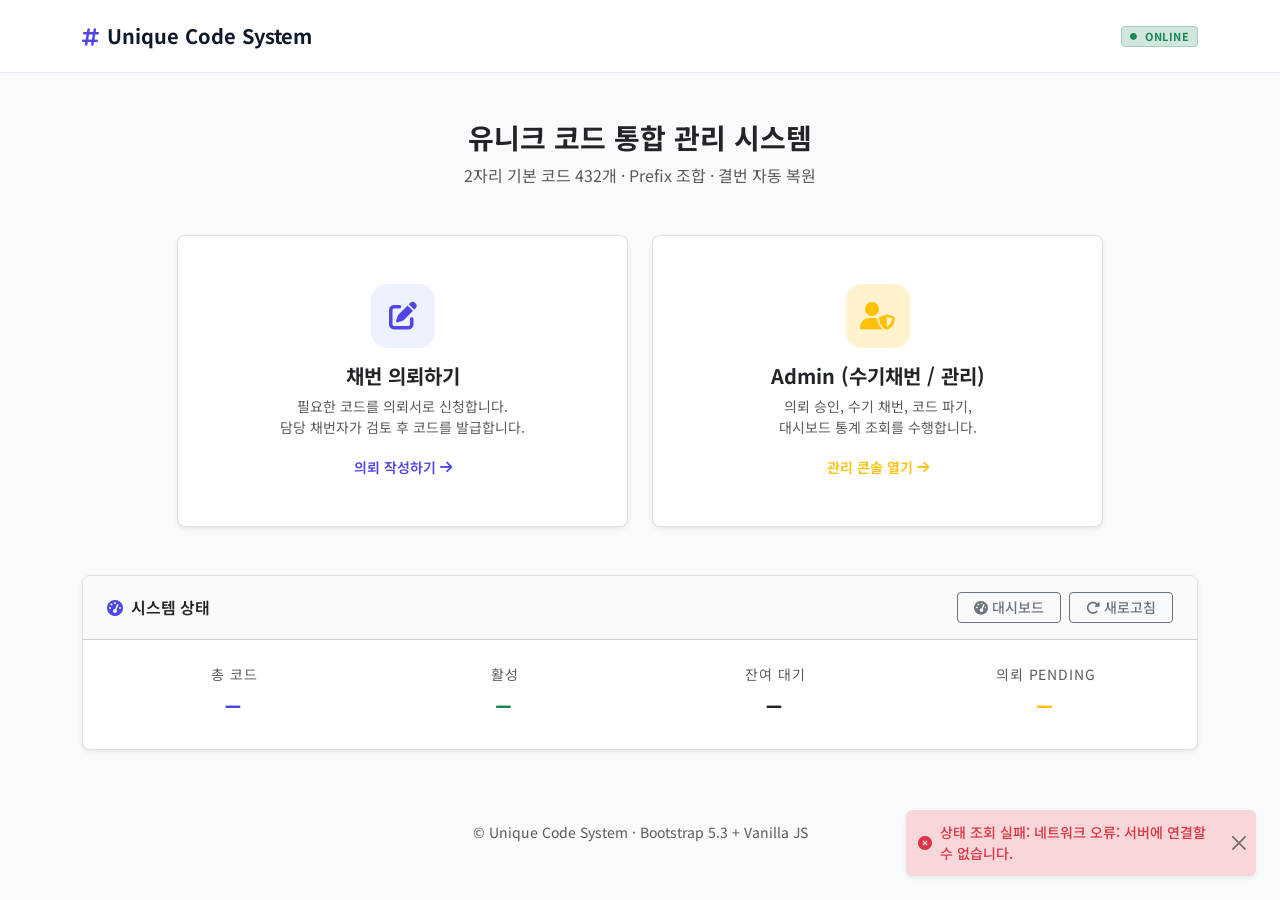
==== frontend/index.html @ f25f8d90 "Initial commit: Unique Code Management System MVP - Backend: FastAPI + Redis ZSET + JSON DB   - 432 " ====
<!DOCTYPE html>
<html lang="ko">
<head>
  <meta charset="UTF-8">
  <meta name="viewport" content="width=device-width, initial-scale=1.0">
  <title>유니크 코드 통합 관리 시스템</title>

  <!-- Bootstrap 5.3 -->
  <link rel="stylesheet"
        href="https://cdn.jsdelivr.net/npm/bootstrap@5.3.3/dist/css/bootstrap.min.css">
  <!-- FontAwesome 6.4 -->
  <link rel="stylesheet"
        href="https://cdnjs.cloudflare.com/ajax/libs/font-awesome/6.4.0/css/all.min.css">
  <!-- Noto Sans KR -->
  <link href="https://fonts.googleapis.com/css2?family=Noto+Sans+KR:wght@300;400;500;700;900&display=swap"
        rel="stylesheet">
  <!-- UCS Theme -->
  <link rel="stylesheet" href="assets/css/ucs-theme.css">
</head>
<body>

  <!-- ─── Navbar ─────────────────────────────────────── -->
  <nav class="navbar ucs-navbar py-3">
    <div class="container">
      <a class="navbar-brand d-flex align-items-center gap-2" href="index.html">
        <span class="brand-mark"><i class="fa-solid fa-hashtag"></i></span>
        <span>Unique Code System</span>
      </a>
      <div class="d-flex align-items-center gap-2">
        <span class="badge bg-success-subtle text-success border border-success-subtle
                     fw-bold text-uppercase rounded-1 px-2 py-1"
              style="font-size: 11px; letter-spacing: .04em;">
          <i class="fa-solid fa-circle fa-2xs me-1"></i> ONLINE
        </span>
      </div>
    </div>
  </nav>

  <!-- ─── Main ───────────────────────────────────────── -->
  <main class="container py-5">

    <!-- Hero -->
    <div class="text-center mb-5">
      <h1 class="h3 fw-bold text-dark mb-2">유니크 코드 통합 관리 시스템</h1>
      <p class="text-muted mb-0">
        2자리 기본 코드 432개 · Prefix 조합 · 결번 자동 복원
      </p>
    </div>

    <!-- 분기 카드 -->
    <div class="row g-4 justify-content-center">

      <!-- ① 채번 의뢰하기 -->
      <div class="col-12 col-md-6 col-lg-5">
        <a href="request.html" class="text-decoration-none">
          <div class="card ucs-entry-card shadow-sm border border-1 rounded-3 h-100">
            <div class="card-body p-4 p-md-5 text-center">
              <div class="ucs-entry-icon bg-primary-subtle text-primary mb-3"
                   style="background-color: var(--ucs-primary-soft) !important;">
                <i class="fa-solid fa-pen-to-square"></i>
              </div>
              <h2 class="h5 fw-bold text-dark mb-2">채번 의뢰하기</h2>
              <p class="text-muted small mb-3">
                필요한 코드를 의뢰서로 신청합니다.<br>
                담당 채번자가 검토 후 코드를 발급합니다.
              </p>
              <span class="d-inline-flex align-items-center gap-1
                           text-primary fw-semibold small">
                의뢰 작성하기 <i class="fa-solid fa-arrow-right"></i>
              </span>
            </div>
          </div>
        </a>
      </div>

      <!-- ② Admin -->
      <div class="col-12 col-md-6 col-lg-5">
        <a href="admin.html" class="text-decoration-none">
          <div class="card ucs-entry-card shadow-sm border border-1 rounded-3 h-100">
            <div class="card-body p-4 p-md-5 text-center">
              <div class="ucs-entry-icon bg-warning-subtle text-warning mb-3">
                <i class="fa-solid fa-user-shield"></i>
              </div>
              <h2 class="h5 fw-bold text-dark mb-2">Admin (수기채번 / 관리)</h2>
              <p class="text-muted small mb-3">
                의뢰 승인, 수기 채번, 코드 파기,<br>
                대시보드 통계 조회를 수행합니다.
              </p>
              <span class="d-inline-flex align-items-center gap-1
                           text-warning fw-semibold small">
                관리 콘솔 열기 <i class="fa-solid fa-arrow-right"></i>
              </span>
            </div>
          </div>
        </a>
      </div>

    </div>

    <!-- 시스템 상태 요약 -->
    <div class="row mt-5">
      <div class="col-12">
        <div class="card shadow-sm border border-1 rounded-3 overflow-hidden">
          <div class="card-header bg-light d-flex justify-content-between
                      align-items-center py-3 px-4">
            <h2 class="h6 fw-semibold m-0 text-dark">
              <i class="fa-solid fa-gauge-high me-2 text-primary"></i>시스템 상태
            </h2>
            <div class="d-flex align-items-center gap-2">
              <a href="dashboard.html"
                 class="btn btn-outline-secondary btn-sm fw-medium px-3">
                <i class="fa-solid fa-gauge-high"></i> 대시보드
              </a>
              <button type="button"
                      id="refreshStatusBtn"
                      class="btn btn-outline-secondary btn-sm fw-medium px-3">
                <i class="fa-solid fa-rotate-right"></i> 새로고침
              </button>
            </div>
          </div>
          <div class="card-body p-4">
            <div class="row g-3 text-center" id="statusGrid">
              <div class="col-6 col-md-3">
                <div class="small text-muted text-uppercase mb-1"
                     style="letter-spacing:.06em;">총 코드</div>
                <div class="ucs-code ucs-code-primary fs-4" data-stat="total">—</div>
              </div>
              <div class="col-6 col-md-3">
                <div class="small text-muted text-uppercase mb-1"
                     style="letter-spacing:.06em;">활성</div>
                <div class="ucs-code text-success fs-4" data-stat="active">—</div>
              </div>
              <div class="col-6 col-md-3">
                <div class="small text-muted text-uppercase mb-1"
                     style="letter-spacing:.06em;">잔여 대기</div>
                <div class="ucs-code text-dark fs-4" data-stat="remaining">—</div>
              </div>
              <div class="col-6 col-md-3">
                <div class="small text-muted text-uppercase mb-1"
                     style="letter-spacing:.06em;">의뢰 PENDING</div>
                <div class="ucs-code text-warning fs-4" data-stat="pending">—</div>
              </div>
            </div>
          </div>
        </div>
      </div>
    </div>

  </main>

  <!-- ─── Footer ─────────────────────────────────────── -->
  <footer class="container py-4 text-center text-muted small">
    © Unique Code System · Bootstrap 5.3 + Vanilla JS
  </footer>

  <!-- ─── Scripts ────────────────────────────────────── -->
  <script src="https://cdn.jsdelivr.net/npm/bootstrap@5.3.3/dist/js/bootstrap.bundle.min.js"></script>
  <script src="assets/js/ucs-common.js"></script>
  <script>
    (function () {
      'use strict';

      // 시스템 상태 로드
      async function loadStatus() {
        const btn = document.querySelector('#refreshStatusBtn');
        const restore = UCS.loading.start(btn);
        try {
          const data = await UCS.api.get('/api/dashboard');
          document.querySelector('[data-stat="total"]').textContent = data.codes.total;
          document.querySelector('[data-stat="active"]').textContent = data.codes.active;
          document.querySelector('[data-stat="remaining"]').textContent = data.codes.remaining_in_queue;
          document.querySelector('[data-stat="pending"]').textContent = data.requests.pending;
        } catch (err) {
          UCS.toast.danger(`상태 조회 실패: ${err.message}`);
        } finally {
          restore();
        }
      }

      document.querySelector('#refreshStatusBtn').addEventListener('click', loadStatus);

      // 초기 1회 로드
      document.addEventListener('DOMContentLoaded', loadStatus);
    })();
  </script>
</body>
</html>
---- frontend/assets/css/ucs-theme.css ----
/* =========================================================
 * Unique Code System — Common Theme
 * Bootstrap 5.3 기반 (가이드라인 §1.1 / §2 / §3.5 / §4 / §5.4 준수)
 * ========================================================= */

:root {
  /* Brand */
  --ucs-primary:        #4f46e5;   /* Indigo 600 */
  --ucs-primary-hover:  #4338ca;
  --ucs-primary-soft:   #eef2ff;

  /* Surface */
  --ucs-bg:             #f8fafc;
  --ucs-surface:        #ffffff;
  --ucs-surface-alt:    #f8fafc;
  --ucs-border:         #e2e8f0;
  --ucs-border-soft:    #f1f5f9;

  /* Text */
  --ucs-text:           #1e293b;
  --ucs-text-strong:    #0f172a;
  --ucs-text-muted:     #64748b;
  --ucs-text-disabled:  #94a3b8;

  /* Semantic */
  --ucs-success:        #059669;
  --ucs-success-soft:   #ecfdf5;
  --ucs-success-border: #a7f3d0;

  --ucs-danger:         #f43f5e;
  --ucs-danger-soft:    #fff1f2;
  --ucs-danger-border:  #fecdd3;

  --ucs-warning:        #d97706;
  --ucs-warning-soft:   #fffbeb;
}

/* ── Base ──────────────────────────────────────────────── */
html, body { height: 100%; }
body {
  font-family: "Noto Sans KR", system-ui, -apple-system, sans-serif;
  background-color: var(--ucs-bg);
  color: var(--ucs-text);
}

/* ── Bootstrap primary 오버라이드 ─────────────────────── */
.btn-primary {
  --bs-btn-bg: var(--ucs-primary);
  --bs-btn-border-color: var(--ucs-primary);
  --bs-btn-hover-bg: var(--ucs-primary-hover);
  --bs-btn-hover-border-color: var(--ucs-primary-hover);
  --bs-btn-active-bg: var(--ucs-primary-hover);
  --bs-btn-active-border-color: var(--ucs-primary-hover);
}
.text-primary   { color: var(--ucs-primary) !important; }
.bg-primary     { background-color: var(--ucs-primary) !important; }
.border-primary { border-color: var(--ucs-primary) !important; }
.form-control:focus,
.form-select:focus {
  border-color: var(--ucs-primary);
  box-shadow: 0 0 0 0.15rem rgba(79, 70, 229, .18);
}

/* ── 스크롤바 ──────────────────────────────────────────── */
::-webkit-scrollbar { width: 6px; height: 6px; }
::-webkit-scrollbar-track { background: transparent; }
::-webkit-scrollbar-thumb { background: #cbd5e1; border-radius: 3px; }

/* ── 코드 전용 타이포 (§4) ────────────────────────────── */
.ucs-code {
  font-family: ui-monospace, SFMono-Regular, Menlo, Consolas, "Liberation Mono", monospace;
  font-weight: 700;
  letter-spacing: 0.1em;
}
.ucs-code-primary { color: var(--ucs-primary); }

/* ── Prefix / Suffix 입력 (§3.2) ──────────────────────── */
.ucs-input-code {
  text-align: center;
  text-transform: uppercase;
  font-family: ui-monospace, SFMono-Regular, Menlo, Consolas, monospace;
  font-weight: 700;
  color: var(--ucs-primary);
  letter-spacing: 0.1em;
}

/* ── 파기 데이터 행 (§3.5) ────────────────────────────── */
.ucs-row-revoked            { background-color: rgba(248, 250, 252, .7) !important; }
.ucs-row-revoked td         { text-decoration: line-through; opacity: .7; }

/* ── 토스트 컨테이너 (§5.4) ──────────────────────────── */
.ucs-toast-container {
  position: fixed;
  right: 1.5rem;
  bottom: 1.5rem;
  z-index: 1080;
  display: flex;
  flex-direction: column;
  gap: .5rem;
}

/* ── 분기 카드 (메인 전용) ───────────────────────────── */
.ucs-entry-card {
  transition: transform .15s ease, box-shadow .15s ease, border-color .15s ease;
  cursor: pointer;
}
.ucs-entry-card:hover {
  transform: translateY(-2px);
  box-shadow: 0 .5rem 1rem rgba(15, 23, 42, .08) !important;
  border-color: var(--ucs-primary) !important;
}
.ucs-entry-card .ucs-entry-icon {
  width: 64px; height: 64px;
  display: inline-flex; align-items: center; justify-content: center;
  border-radius: 1rem;
  font-size: 1.75rem;
}

/* ── 네비게이션 ───────────────────────────────────────── */
.navbar.ucs-navbar {
  background-color: var(--ucs-surface);
  border-bottom: 1px solid var(--ucs-border);
}
.ucs-navbar .navbar-brand {
  font-weight: 700;
  color: var(--ucs-text-strong);
}
.ucs-navbar .navbar-brand .brand-mark {
  color: var(--ucs-primary);
}
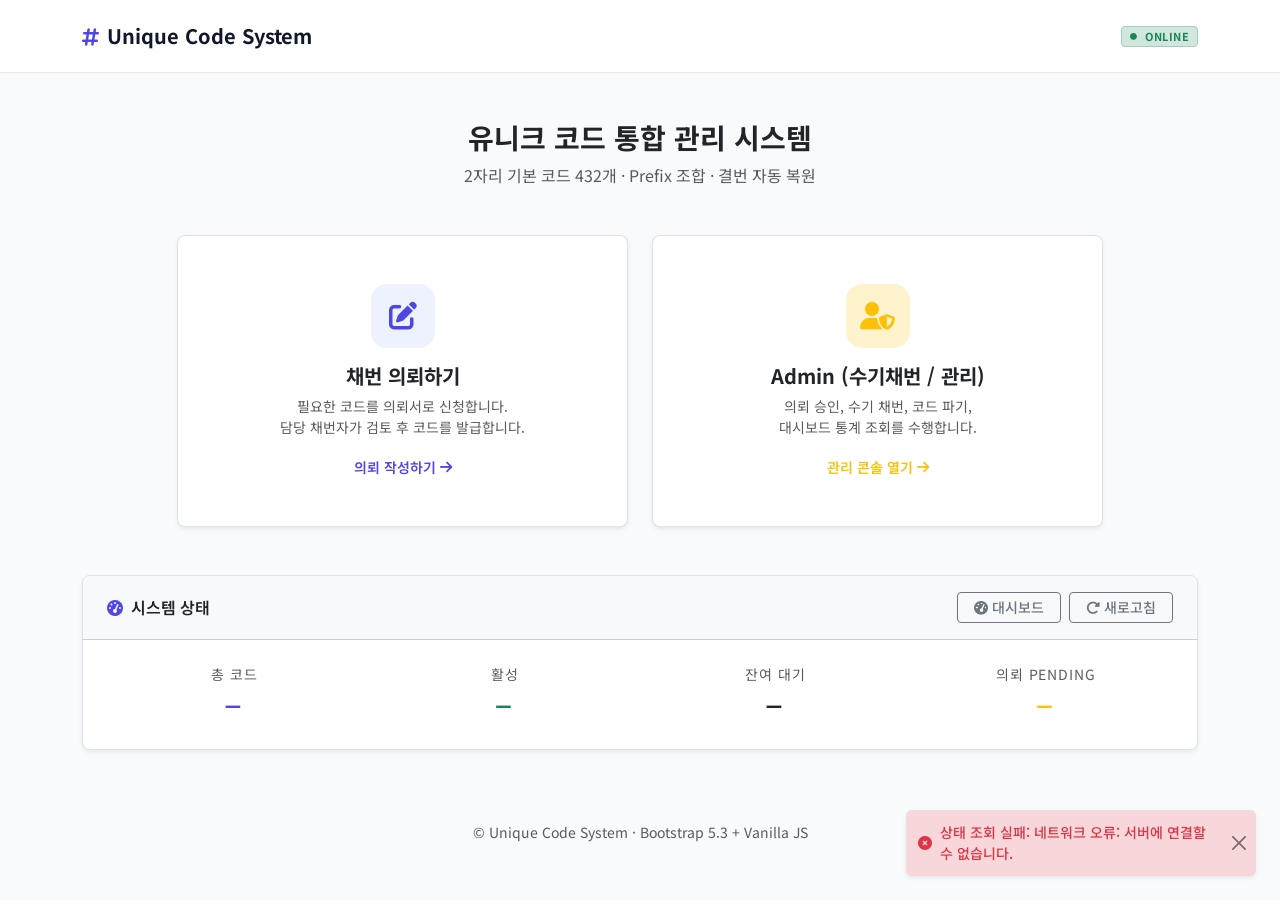
==== commit c0515be7: "Change default ports: backend 8000→8099, frontend 8080→8989 - Backend: run_with_fakeredis.py reads U" ====
--- a/frontend/index.html
+++ b/frontend/index.html
@@ -155,6 +155,7 @@
 
   <!-- ─── Scripts ────────────────────────────────────── -->
   <script src="https://cdn.jsdelivr.net/npm/bootstrap@5.3.3/dist/js/bootstrap.bundle.min.js"></script>
+  <script>window.UCS_API_BASE = "http://localhost:8099";</script>
   <script src="assets/js/ucs-common.js"></script>
   <script>
     (function () {
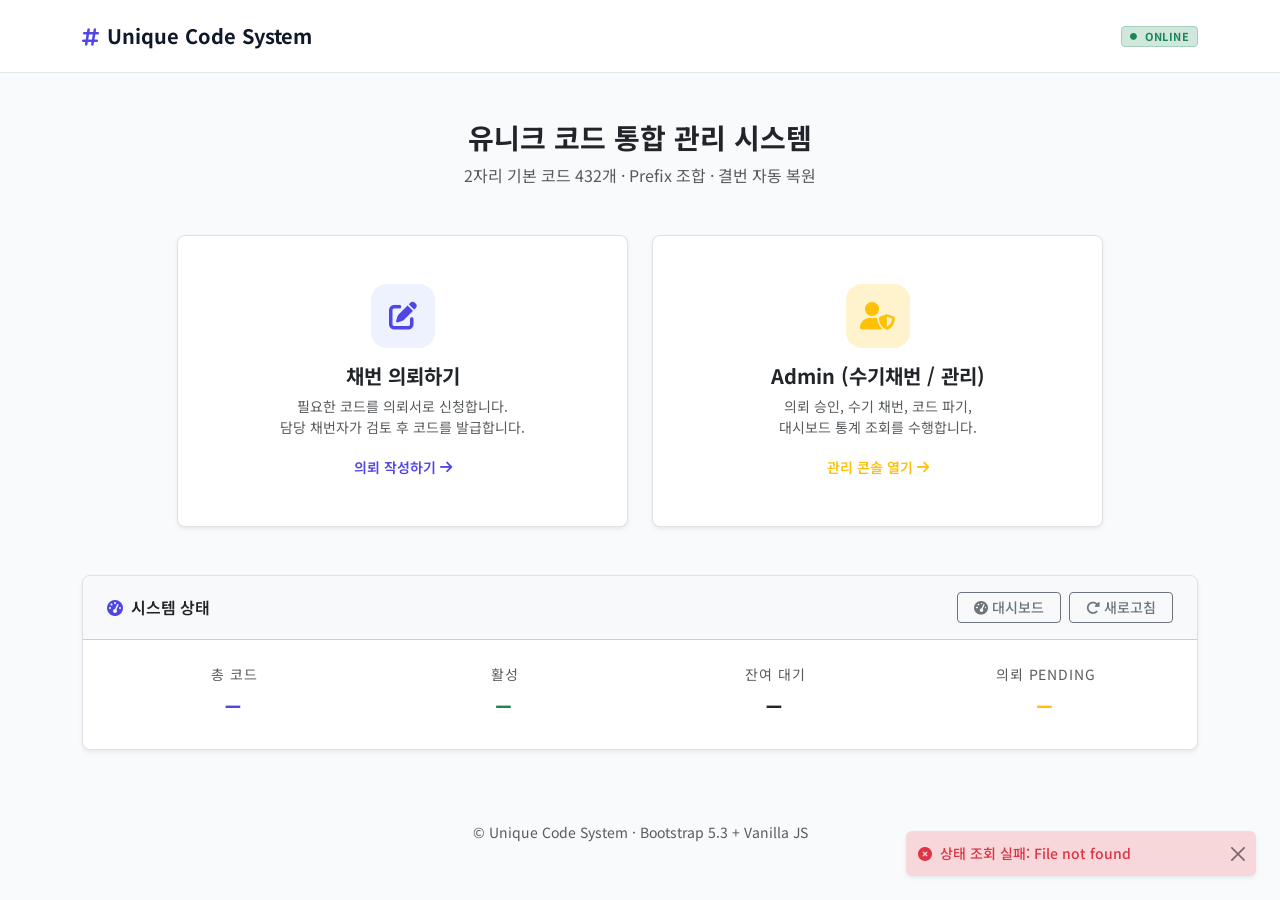
==== commit e27ce334: "feat: SQLite 단일 SSOT 전환 + 단일 포트 통합 + Windows/WSL2 2-Track + LAN 서비스 - 저장소: JSON+Redis → SQLite 단일 파일" ====
--- a/frontend/index.html
+++ b/frontend/index.html
@@ -155,7 +155,7 @@
 
   <!-- ─── Scripts ────────────────────────────────────── -->
   <script src="https://cdn.jsdelivr.net/npm/bootstrap@5.3.3/dist/js/bootstrap.bundle.min.js"></script>
-  <script>window.UCS_API_BASE = "http://localhost:8099";</script>
+  <script>window.UCS_API_BASE = "";  /* 동일 오리진(단일 포트) 상대경로 */</script>
   <script src="assets/js/ucs-common.js"></script>
   <script>
     (function () {
